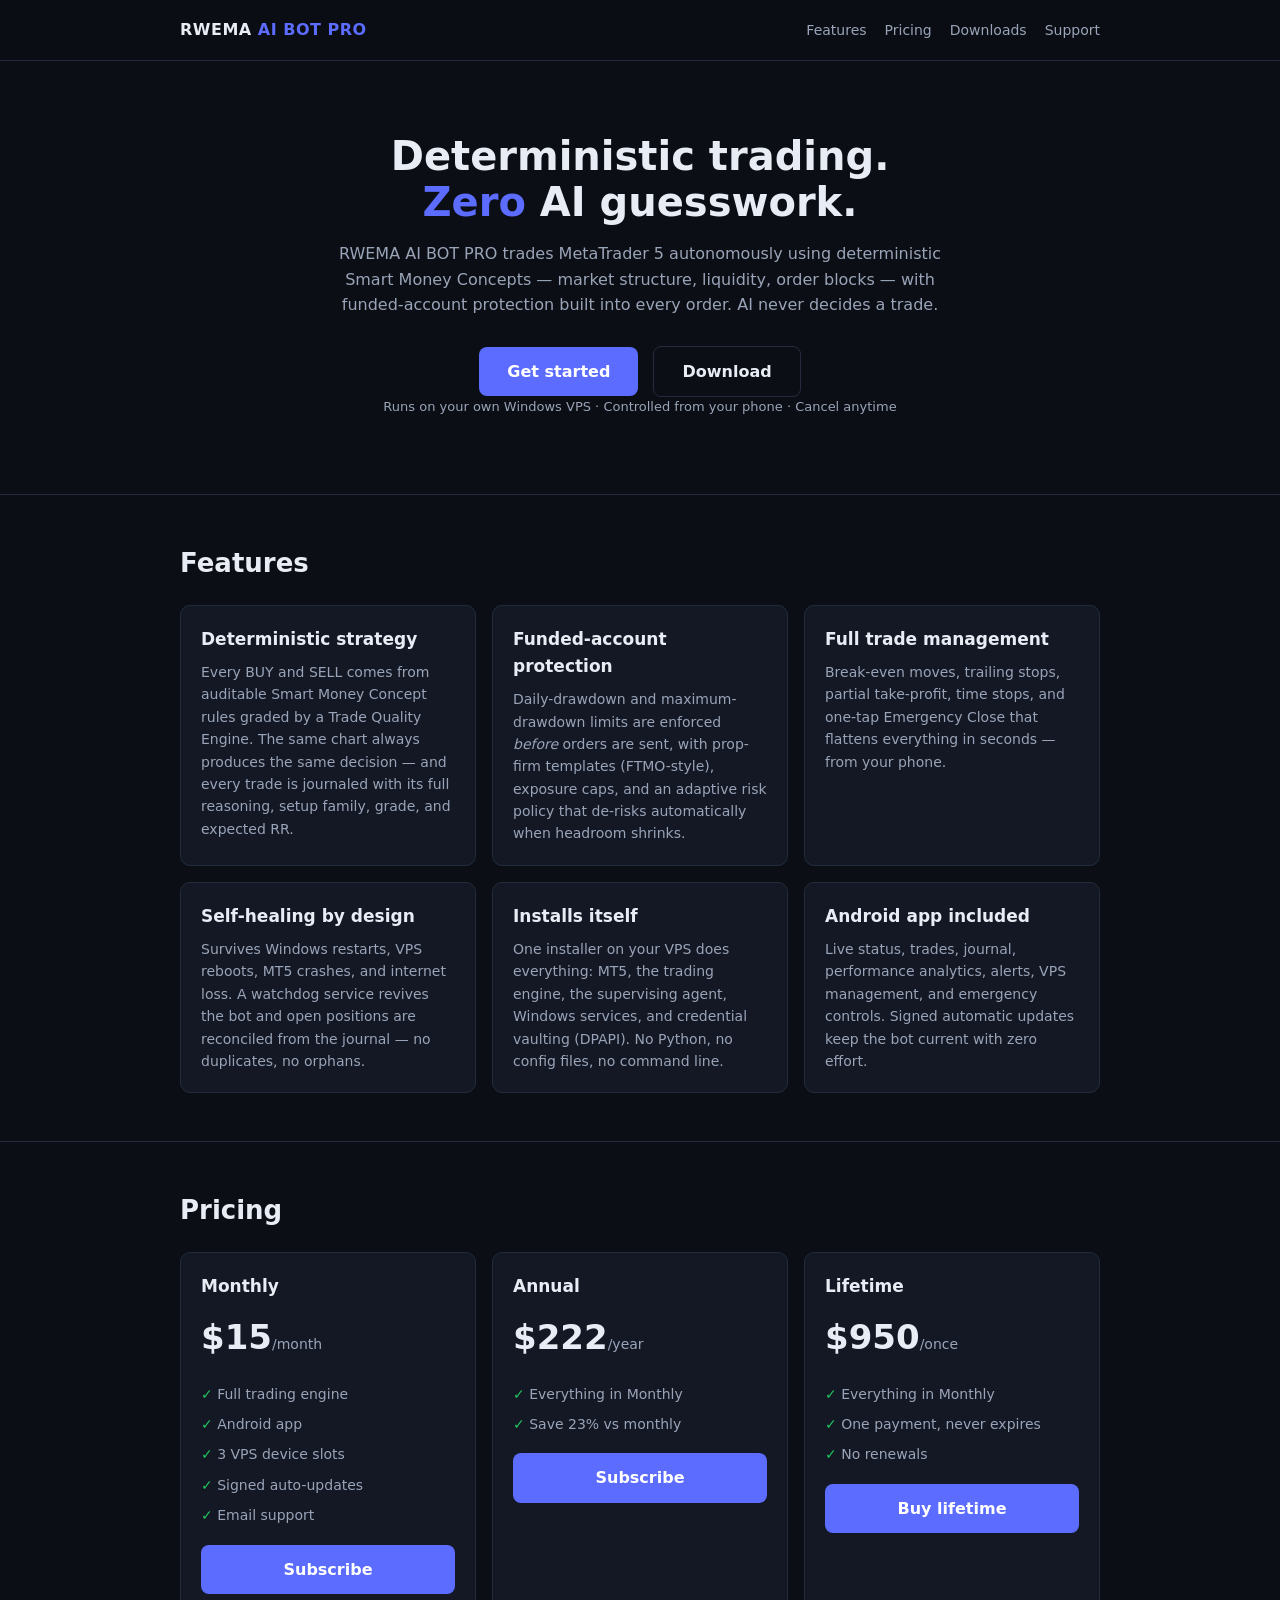
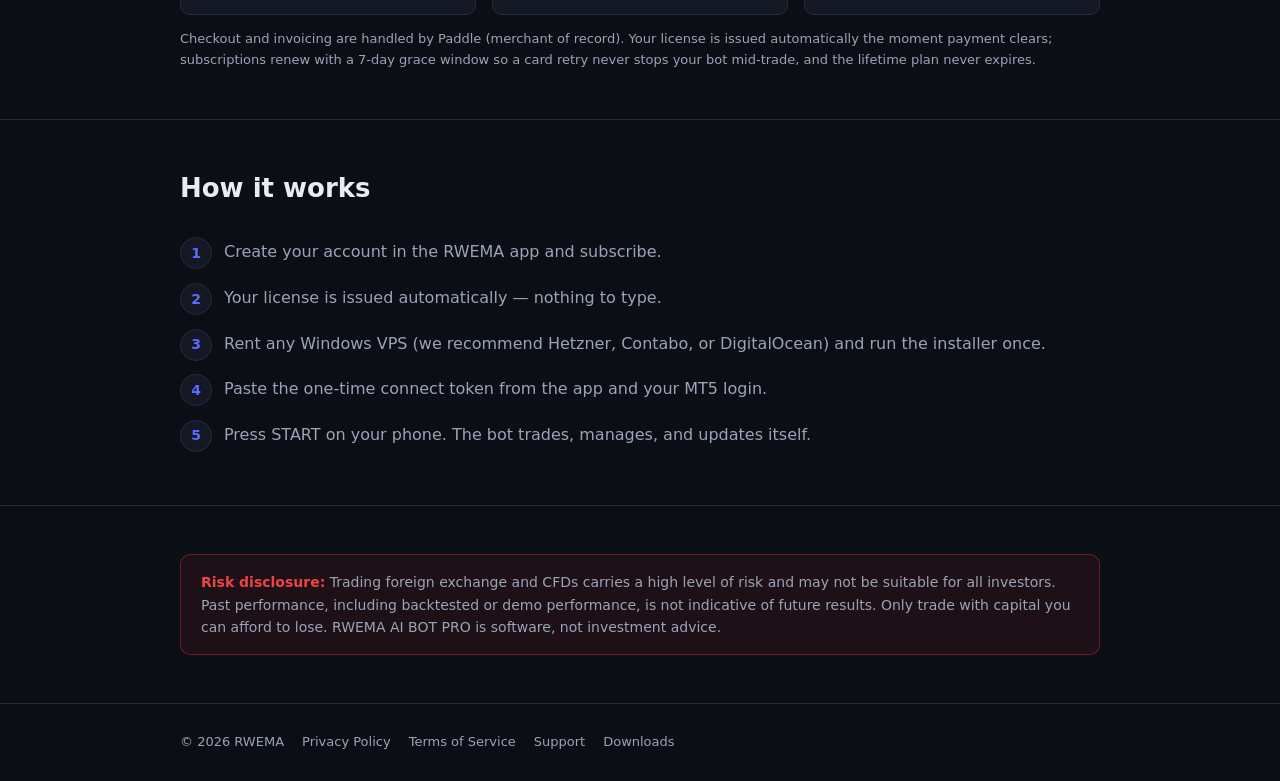
==== index.html @ fcce7d9a "Correct pricing to real Paddle catalog (15/mo, 222/yr, 950 lifetime)" ====
<!DOCTYPE html>
<html lang="en">
<head>
<meta charset="utf-8">
<meta name="viewport" content="width=device-width, initial-scale=1">
<title>RWEMA AI BOT PRO — Deterministic Smart Money Trading</title>
<meta name="description" content="Autonomous MT5 trading with deterministic Smart Money Concepts, funded-account protection, and full mobile control. No AI trade decisions — ever.">
<link rel="stylesheet" href="styles.css">
</head>
<body>
<header><div class="wrap">
  <a class="logo" href="index.html">RWEMA <span>AI BOT PRO</span></a>
  <nav>
    <a href="#features">Features</a>
    <a href="#pricing">Pricing</a>
    <a href="downloads.html">Downloads</a>
    <a href="support.html">Support</a>
  </nav>
</div></header>

<div class="hero wrap">
  <h1>Deterministic trading.<br><em>Zero</em> AI guesswork.</h1>
  <p>RWEMA AI BOT PRO trades MetaTrader 5 autonomously using deterministic
  Smart Money Concepts — market structure, liquidity, order blocks — with
  funded-account protection built into every order. AI never decides a trade.</p>
  <a class="cta" href="#pricing">Get started</a>
  <a class="cta ghost" href="downloads.html">Download</a>
  <p class="note">Runs on your own Windows VPS · Controlled from your phone · Cancel anytime</p>
</div>

<section id="features"><div class="wrap">
  <h2>Features</h2>
  <div class="grid">
    <div class="card"><h3>Deterministic strategy</h3><p>Every BUY and SELL comes from
      auditable Smart Money Concept rules graded by a Trade Quality Engine.
      The same chart always produces the same decision — and every trade is
      journaled with its full reasoning, setup family, grade, and expected RR.</p></div>
    <div class="card"><h3>Funded-account protection</h3><p>Daily-drawdown and
      maximum-drawdown limits are enforced <em>before</em> orders are sent, with
      prop-firm templates (FTMO-style), exposure caps, and an adaptive risk
      policy that de-risks automatically when headroom shrinks.</p></div>
    <div class="card"><h3>Full trade management</h3><p>Break-even moves, trailing
      stops, partial take-profit, time stops, and one-tap Emergency Close that
      flattens everything in seconds — from your phone.</p></div>
    <div class="card"><h3>Self-healing by design</h3><p>Survives Windows restarts,
      VPS reboots, MT5 crashes, and internet loss. A watchdog service revives the
      bot and open positions are reconciled from the journal — no duplicates,
      no orphans.</p></div>
    <div class="card"><h3>Installs itself</h3><p>One installer on your VPS does
      everything: MT5, the trading engine, the supervising agent, Windows
      services, and credential vaulting (DPAPI). No Python, no config files,
      no command line.</p></div>
    <div class="card"><h3>Android app included</h3><p>Live status, trades, journal,
      performance analytics, alerts, VPS management, and emergency controls.
      Signed automatic updates keep the bot current with zero effort.</p></div>
  </div>
</div></section>

<section id="pricing"><div class="wrap">
  <h2>Pricing</h2>
  <div class="grid">
    <div class="card plan"><h3>Monthly</h3>
      <div class="price">$15<small>/month</small></div>
      <ul><li>Full trading engine</li><li>Android app</li><li>3 VPS device slots</li><li>Signed auto-updates</li><li>Email support</li></ul>
      <a class="cta" href="#" data-price="pri_01kxxc8mf90nahr7dkhasatq67">Subscribe</a></div>
    <div class="card plan"><h3>Annual</h3>
      <div class="price">$222<small>/year</small></div>
      <ul><li>Everything in Monthly</li><li>Save 23% vs monthly</li></ul>
      <a class="cta" href="#" data-price="pri_01kxxcta94s7yds3sa87h6k3vm">Subscribe</a></div>
    <div class="card plan"><h3>Lifetime</h3>
      <div class="price">$950<small>/once</small></div>
      <ul><li>Everything in Monthly</li><li>One payment, never expires</li><li>No renewals</li></ul>
      <a class="cta" href="#" data-price="pri_01kxxcbj3ysm86gpabvjbxdqb1">Buy lifetime</a></div>
  </div>
  <p class="note">Checkout and invoicing are handled by Paddle (merchant of record).
  Your license is issued automatically the moment payment clears; subscriptions
  renew with a 7-day grace window so a card retry never stops your bot mid-trade,
  and the lifetime plan never expires.</p>
</div></section>

<section><div class="wrap">
  <h2>How it works</h2>
  <ol class="steps">
    <li>Create your account in the RWEMA app and subscribe.</li>
    <li>Your license is issued automatically — nothing to type.</li>
    <li>Rent any Windows VPS (we recommend Hetzner, Contabo, or DigitalOcean) and run the installer once.</li>
    <li>Paste the one-time connect token from the app and your MT5 login.</li>
    <li>Press START on your phone. The bot trades, manages, and updates itself.</li>
  </ol>
</div></section>

<section><div class="wrap">
  <div class="warn"><strong>Risk disclosure:</strong> Trading foreign exchange and
  CFDs carries a high level of risk and may not be suitable for all investors.
  Past performance, including backtested or demo performance, is not indicative
  of future results. Only trade with capital you can afford to lose. RWEMA AI
  BOT PRO is software, not investment advice.</div>
</div></section>

<footer><div class="wrap">
  <span>© 2026 RWEMA</span>
  <a href="privacy.html">Privacy Policy</a>
  <a href="terms.html">Terms of Service</a>
  <a href="support.html">Support</a>
  <a href="downloads.html">Downloads</a>
</div></footer>
</body>
</html>
---- styles.css ----
:root {
  --bg: #0b0e14; --panel: #131824; --ink: #e8ecf4; --muted: #9aa4b8;
  --accent: #5b6cff; --accent-2: #22c55e; --line: #232b3d; --danger: #ef4444;
}
* { margin: 0; padding: 0; box-sizing: border-box; }
body {
  background: var(--bg); color: var(--ink);
  font: 16px/1.6 system-ui, -apple-system, "Segoe UI", sans-serif;
}
a { color: var(--accent); text-decoration: none; }
a:hover { text-decoration: underline; }
.wrap { max-width: 960px; margin: 0 auto; padding: 0 20px; }
header {
  border-bottom: 1px solid var(--line); position: sticky; top: 0;
  background: rgba(11,14,20,.92); backdrop-filter: blur(6px); z-index: 10;
}
header .wrap { display: flex; align-items: center; gap: 24px; height: 60px; }
.logo { font-weight: 700; letter-spacing: .5px; color: var(--ink); }
.logo span { color: var(--accent); }
nav { margin-left: auto; display: flex; gap: 18px; flex-wrap: wrap; }
nav a { color: var(--muted); font-size: 14px; }
nav a:hover { color: var(--ink); text-decoration: none; }
.hero { padding: 72px 0 48px; text-align: center; }
.hero h1 { font-size: 40px; line-height: 1.15; margin-bottom: 16px; }
.hero h1 em { color: var(--accent); font-style: normal; }
.hero p { color: var(--muted); max-width: 620px; margin: 0 auto 28px; }
.cta { display: inline-block; background: var(--accent); color: #fff;
  padding: 12px 28px; border-radius: 8px; font-weight: 600; }
.cta:hover { text-decoration: none; filter: brightness(1.1); }
.cta.ghost { background: transparent; border: 1px solid var(--line); color: var(--ink); margin-left: 10px; }
.note { font-size: 13px; color: var(--muted); margin-top: 14px; }
section { padding: 48px 0; border-top: 1px solid var(--line); }
h2 { font-size: 26px; margin-bottom: 20px; }
.grid { display: grid; grid-template-columns: repeat(auto-fit, minmax(260px, 1fr)); gap: 16px; }
.card {
  background: var(--panel); border: 1px solid var(--line);
  border-radius: 10px; padding: 20px;
}
.card h3 { font-size: 17px; margin-bottom: 8px; }
.card p { color: var(--muted); font-size: 14px; }
.price { font-size: 34px; font-weight: 700; margin: 10px 0 2px; }
.price small { font-size: 14px; color: var(--muted); font-weight: 400; }
.plan ul { list-style: none; margin: 14px 0; }
.plan li { padding: 4px 0; color: var(--muted); font-size: 14px; }
.plan li::before { content: "✓ "; color: var(--accent-2); }
.plan .cta { display: block; text-align: center; margin-top: 8px; }
.steps { counter-reset: step; }
.steps li {
  list-style: none; counter-increment: step; padding: 10px 0 10px 44px;
  position: relative; color: var(--muted);
}
.steps li::before {
  content: counter(step); position: absolute; left: 0; top: 8px;
  width: 30px; height: 30px; border-radius: 50%; background: var(--panel);
  border: 1px solid var(--line); color: var(--accent);
  display: flex; align-items: center; justify-content: center; font-size: 14px; font-weight: 600;
}
.warn {
  background: rgba(239,68,68,.08); border: 1px solid rgba(239,68,68,.35);
  border-radius: 10px; padding: 16px 20px; font-size: 14px; color: var(--muted);
}
.warn strong { color: var(--danger); }
footer { border-top: 1px solid var(--line); padding: 28px 0; color: var(--muted); font-size: 13px; }
footer .wrap { display: flex; gap: 18px; flex-wrap: wrap; }
footer a { color: var(--muted); }
.doc { padding: 48px 0; }
.doc h1 { font-size: 30px; margin-bottom: 18px; }
.doc h2 { font-size: 20px; margin: 26px 0 10px; }
.doc p, .doc li { color: var(--muted); font-size: 15px; }
.doc ul, .doc ol { padding-left: 22px; margin: 10px 0; }
@media (max-width: 640px) { .hero h1 { font-size: 30px; } }
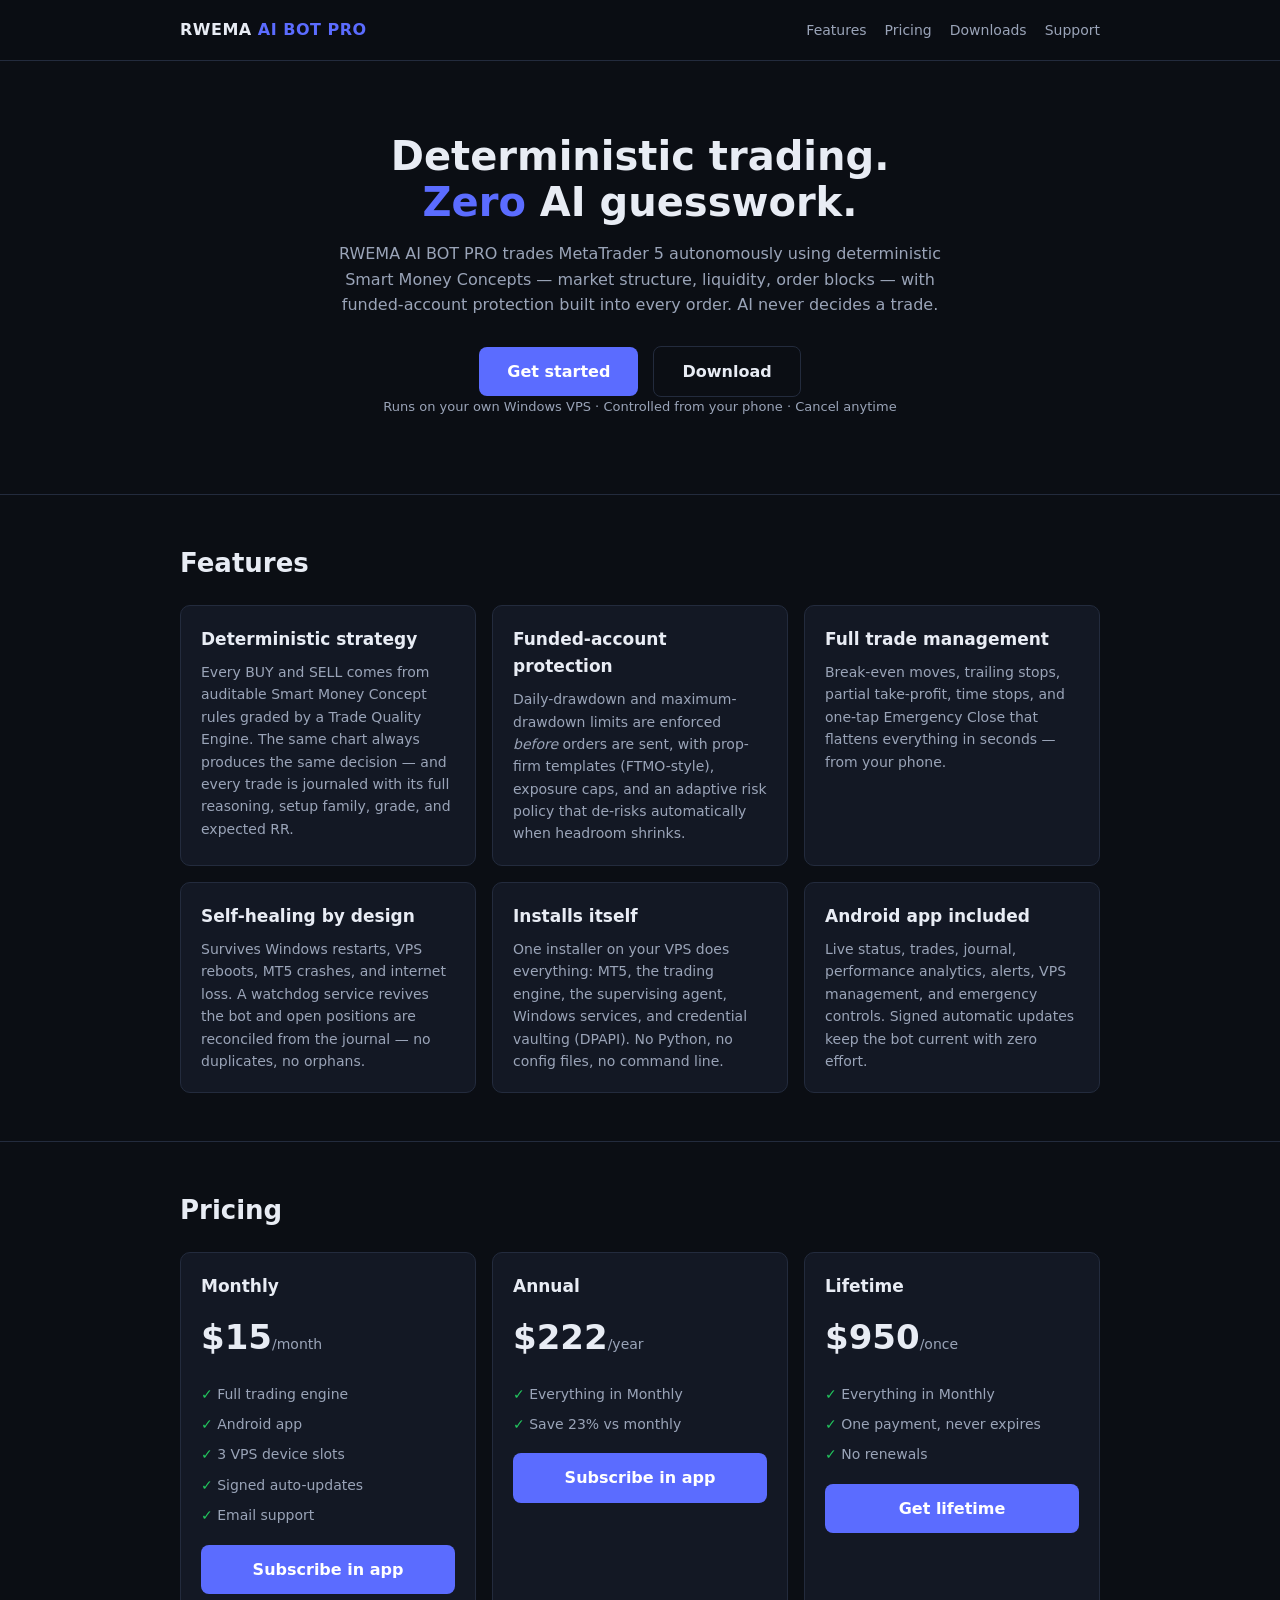
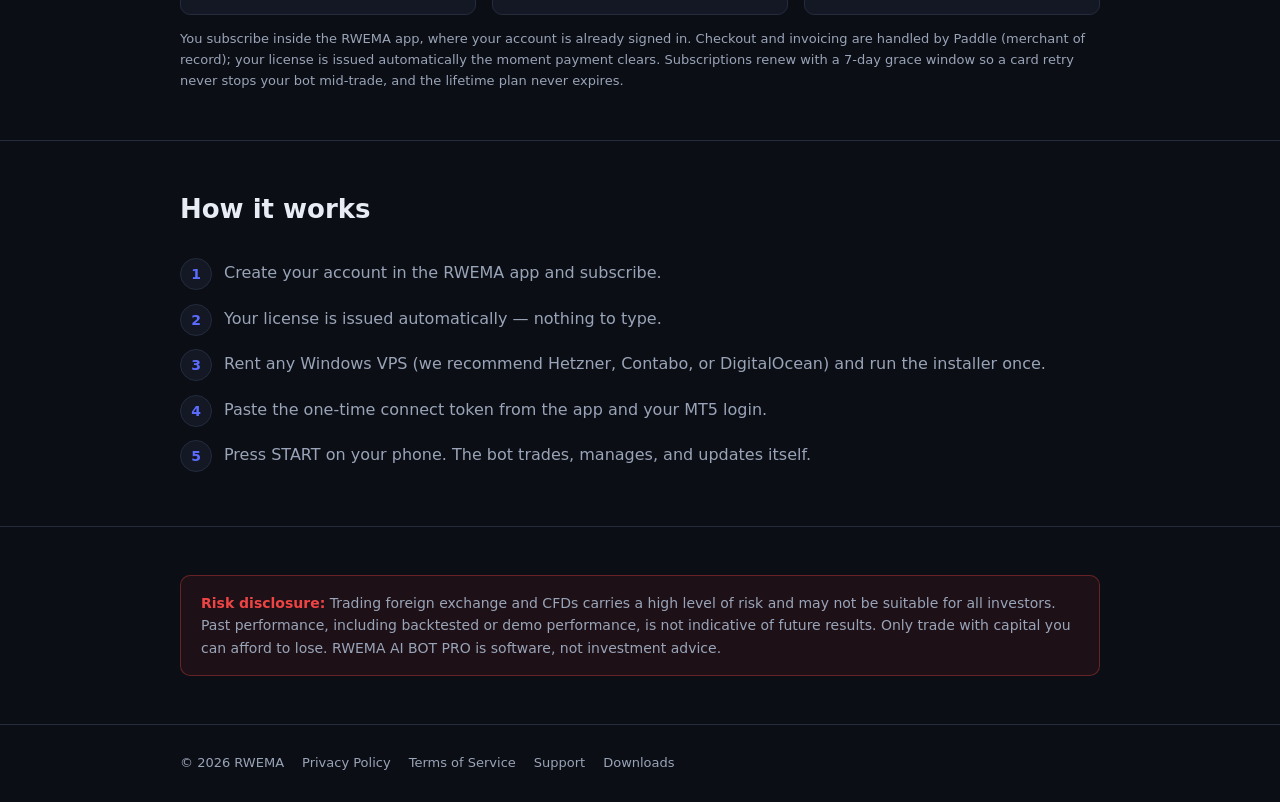
==== commit ec93e98d: "Subscribe buttons point to app (buy-in-app flow)" ====
--- a/index.html
+++ b/index.html
@@ -62,18 +62,19 @@
     <div class="card plan"><h3>Monthly</h3>
       <div class="price">$15<small>/month</small></div>
       <ul><li>Full trading engine</li><li>Android app</li><li>3 VPS device slots</li><li>Signed auto-updates</li><li>Email support</li></ul>
-      <a class="cta" href="#" data-price="pri_01kxxc8mf90nahr7dkhasatq67">Subscribe</a></div>
+      <a class="cta" href="downloads.html">Subscribe in app</a></div>
     <div class="card plan"><h3>Annual</h3>
       <div class="price">$222<small>/year</small></div>
       <ul><li>Everything in Monthly</li><li>Save 23% vs monthly</li></ul>
-      <a class="cta" href="#" data-price="pri_01kxxcta94s7yds3sa87h6k3vm">Subscribe</a></div>
+      <a class="cta" href="downloads.html">Subscribe in app</a></div>
     <div class="card plan"><h3>Lifetime</h3>
       <div class="price">$950<small>/once</small></div>
       <ul><li>Everything in Monthly</li><li>One payment, never expires</li><li>No renewals</li></ul>
-      <a class="cta" href="#" data-price="pri_01kxxcbj3ysm86gpabvjbxdqb1">Buy lifetime</a></div>
+      <a class="cta" href="downloads.html">Get lifetime</a></div>
   </div>
-  <p class="note">Checkout and invoicing are handled by Paddle (merchant of record).
-  Your license is issued automatically the moment payment clears; subscriptions
+  <p class="note">You subscribe inside the RWEMA app, where your account is already
+  signed in. Checkout and invoicing are handled by Paddle (merchant of record);
+  your license is issued automatically the moment payment clears. Subscriptions
   renew with a 7-day grace window so a card retry never stops your bot mid-trade,
   and the lifetime plan never expires.</p>
 </div></section>
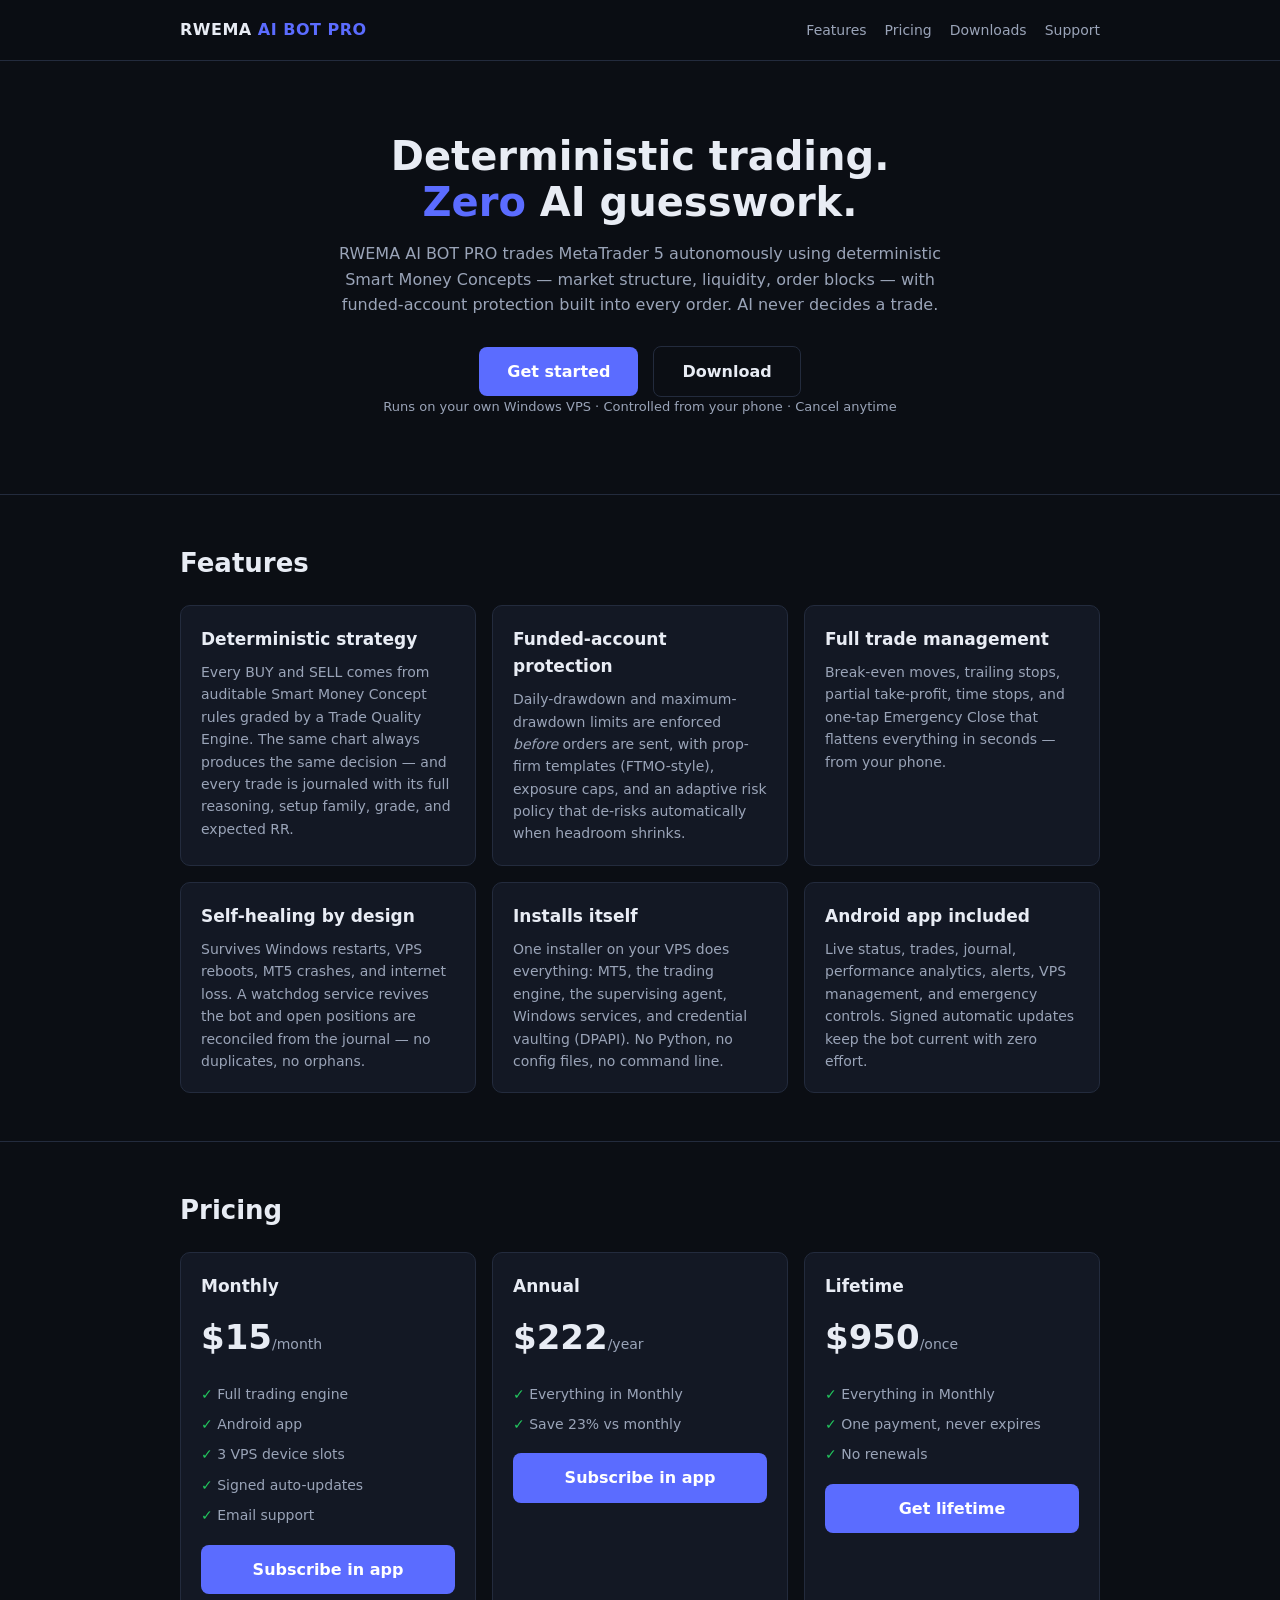
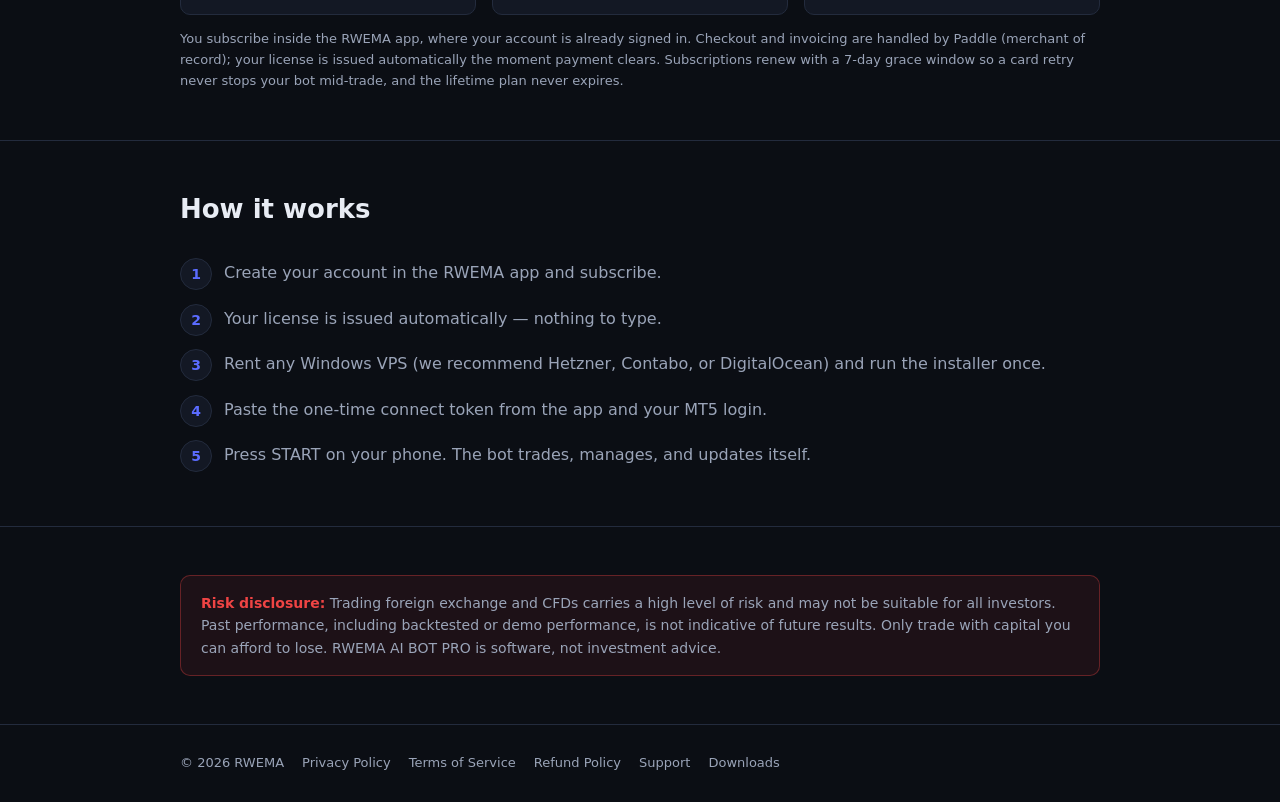
==== commit 1f962dee: "Add refund policy page; fix stale rwema.app -> rwema.store" ====
--- a/index.html
+++ b/index.html
@@ -102,6 +102,7 @@
   <span>© 2026 RWEMA</span>
   <a href="privacy.html">Privacy Policy</a>
   <a href="terms.html">Terms of Service</a>
+  <a href="refunds.html">Refund Policy</a>
   <a href="support.html">Support</a>
   <a href="downloads.html">Downloads</a>
 </div></footer>
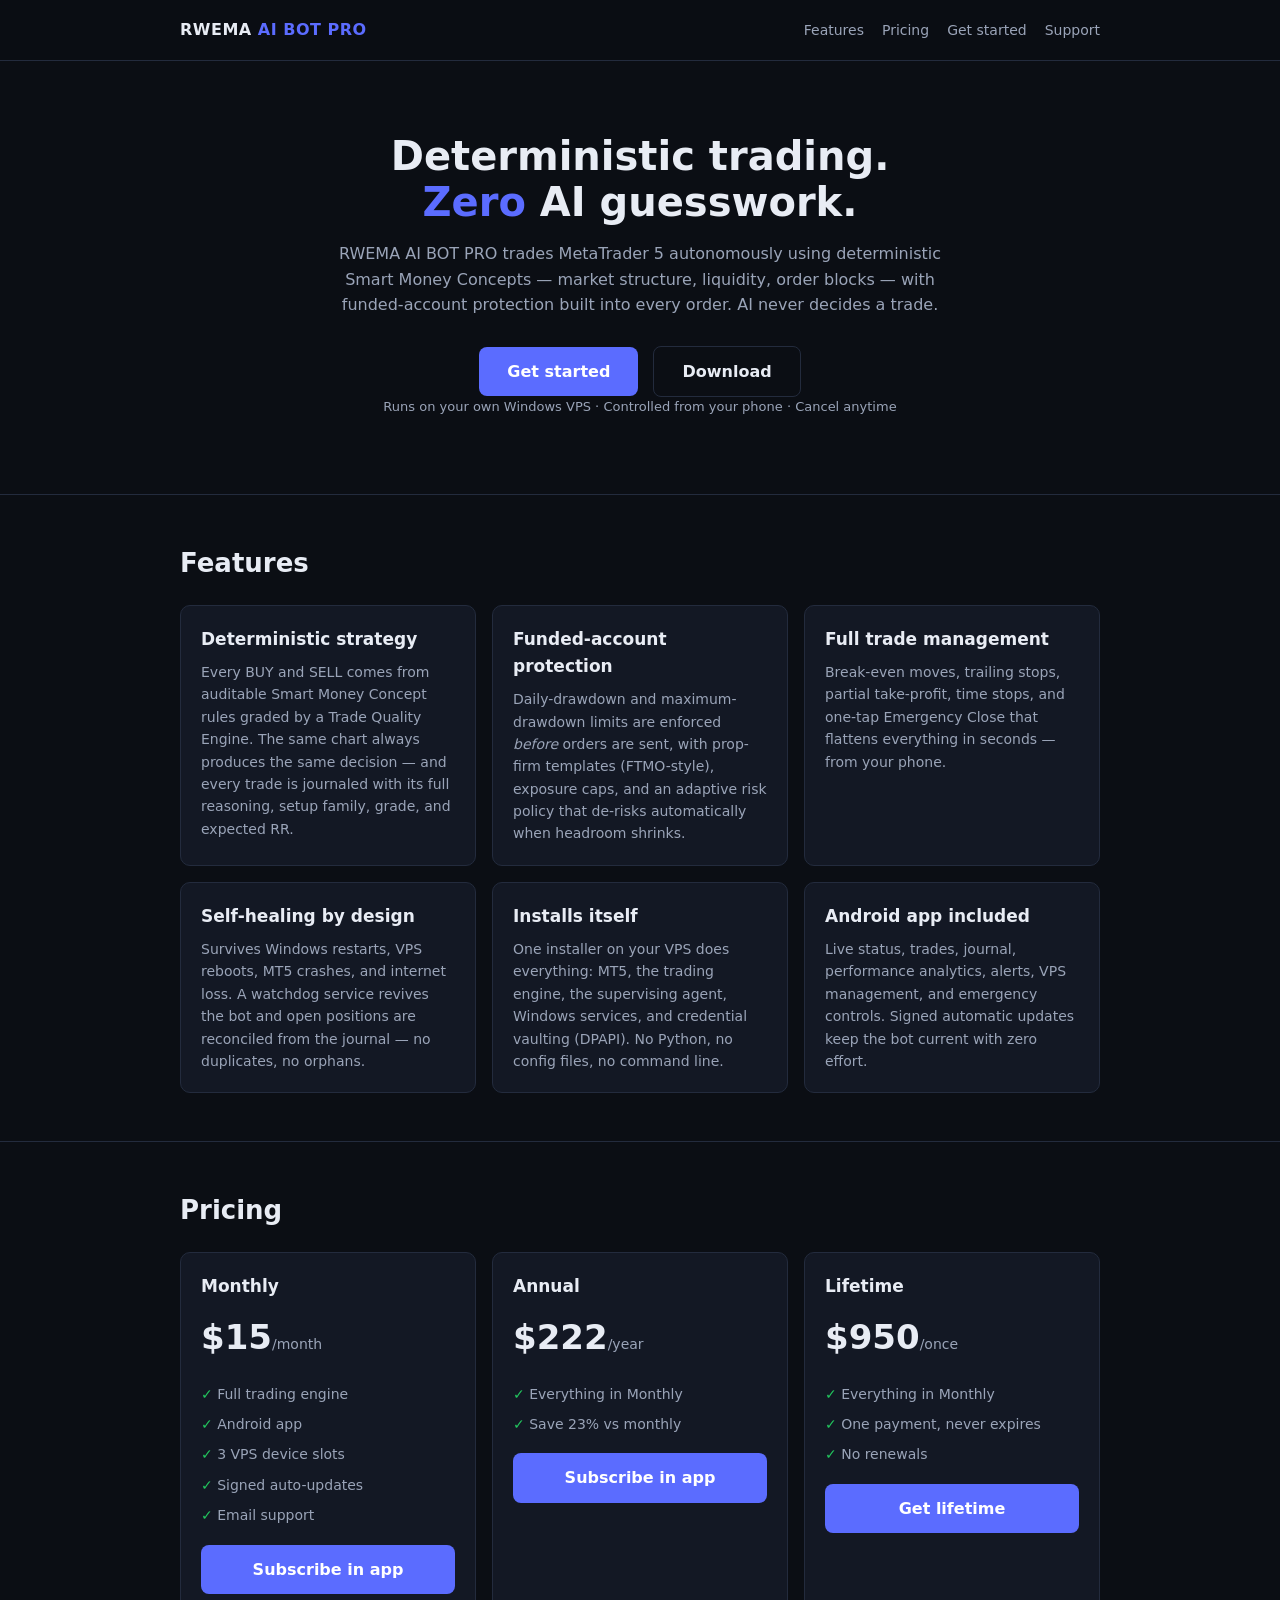
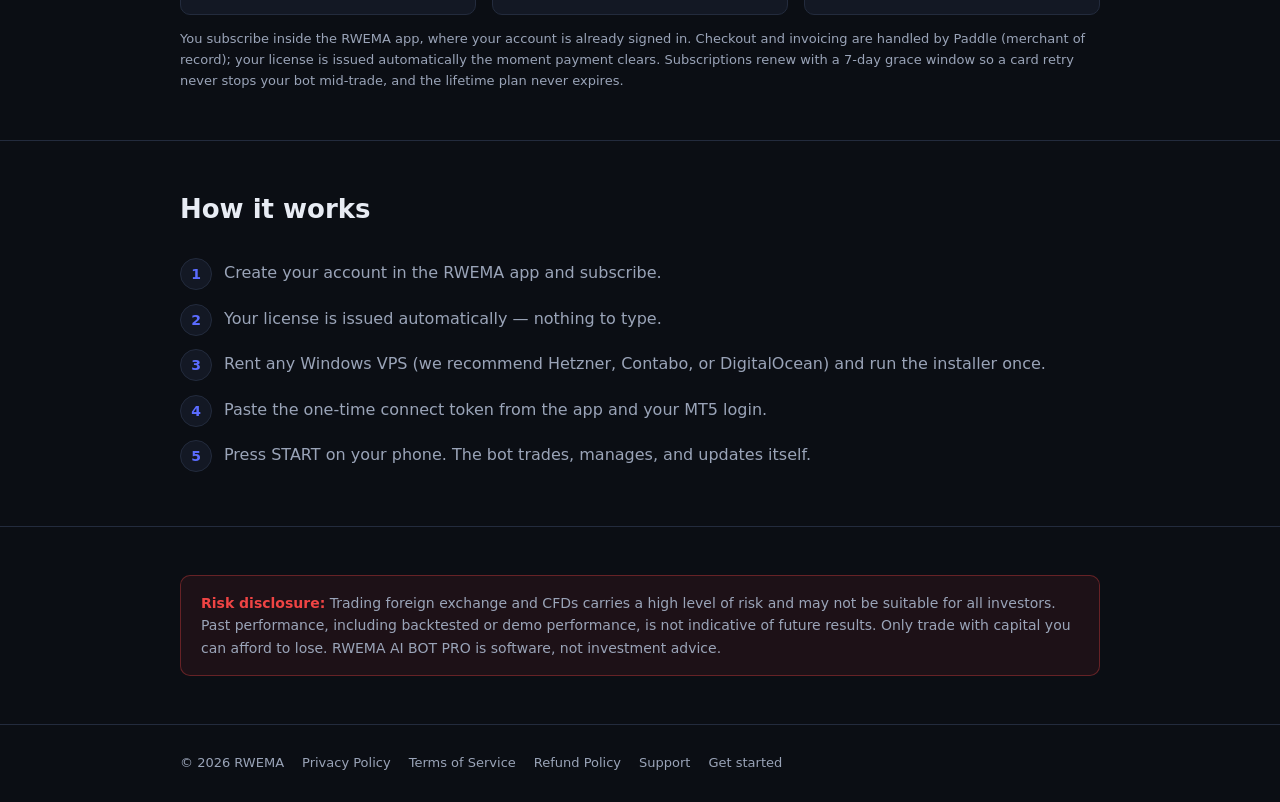
==== commit 740462dc: "Get-started page: mobile-first layout, direct APK download, PWA manifest" ====
--- a/index.html
+++ b/index.html
@@ -2,9 +2,11 @@
 <html lang="en">
 <head>
 <meta charset="utf-8">
-<meta name="viewport" content="width=device-width, initial-scale=1">
+<meta name="viewport" content="width=device-width, initial-scale=1, viewport-fit=cover">
 <title>RWEMA AI BOT PRO — Deterministic Smart Money Trading</title>
 <meta name="description" content="Autonomous MT5 trading with deterministic Smart Money Concepts, funded-account protection, and full mobile control. No AI trade decisions — ever.">
+<meta name="theme-color" content="#0b0e14">
+<link rel="manifest" href="manifest.webmanifest">
 <link rel="stylesheet" href="styles.css">
 </head>
 <body>
@@ -13,7 +15,7 @@
   <nav>
     <a href="#features">Features</a>
     <a href="#pricing">Pricing</a>
-    <a href="downloads.html">Downloads</a>
+    <a href="downloads.html">Get started</a>
     <a href="support.html">Support</a>
   </nav>
 </div></header>
@@ -104,7 +106,7 @@
   <a href="terms.html">Terms of Service</a>
   <a href="refunds.html">Refund Policy</a>
   <a href="support.html">Support</a>
-  <a href="downloads.html">Downloads</a>
+  <a href="downloads.html">Get started</a>
 </div></footer>
 </body>
 </html>
--- a/styles.css
+++ b/styles.css
@@ -3,12 +3,22 @@
   --accent: #5b6cff; --accent-2: #22c55e; --line: #232b3d; --danger: #ef4444;
 }
 * { margin: 0; padding: 0; box-sizing: border-box; }
+html { scroll-behavior: smooth; -webkit-text-size-adjust: 100%; }
 body {
   background: var(--bg); color: var(--ink);
   font: 16px/1.6 system-ui, -apple-system, "Segoe UI", sans-serif;
+  -webkit-font-smoothing: antialiased;
+  overflow-x: hidden;
 }
-a { color: var(--accent); text-decoration: none; }
+a { color: var(--accent); text-decoration: none; transition: color .18s ease, opacity .18s ease; }
 a:hover { text-decoration: underline; }
+/* Tap targets shouldn't flash grey on mobile */
+a, button { -webkit-tap-highlight-color: transparent; }
+
+@media (prefers-reduced-motion: reduce) {
+  html { scroll-behavior: auto; }
+  * { transition: none !important; animation: none !important; }
+}
 .wrap { max-width: 960px; margin: 0 auto; padding: 0 20px; }
 header {
   border-bottom: 1px solid var(--line); position: sticky; top: 0;
@@ -69,3 +79,69 @@
 .doc p, .doc li { color: var(--muted); font-size: 15px; }
 .doc ul, .doc ol { padding-left: 22px; margin: 10px 0; }
 @media (max-width: 640px) { .hero h1 { font-size: 30px; } }
+
+/* ---------- Get-started page (mobile-first) ---------- */
+.start { padding: 40px 0 56px; max-width: 720px; }
+.start h1 { font-size: 32px; margin-bottom: 6px; }
+.lede { color: var(--muted); margin-bottom: 28px; }
+.center { text-align: center; }
+
+/* Primary download button */
+.dl-btn {
+  display: flex; align-items: center; gap: 14px;
+  background: var(--accent); color: #fff;
+  padding: 16px 20px; border-radius: 14px; width: 100%;
+  box-shadow: 0 8px 24px rgba(91,108,255,.28);
+  transition: transform .18s ease, box-shadow .18s ease, filter .18s ease;
+}
+.dl-btn:hover, .dl-btn:focus-visible {
+  text-decoration: none; filter: brightness(1.07);
+  transform: translateY(-2px); box-shadow: 0 12px 30px rgba(91,108,255,.36);
+}
+.dl-btn:active { transform: translateY(0) scale(.99); }
+.dl-icon { font-size: 24px; line-height: 1; }
+.dl-text { display: flex; flex-direction: column; }
+.dl-text strong { font-size: 17px; }
+.dl-text small { opacity: .85; font-size: 12.5px; }
+
+.hint { color: var(--muted); font-size: 13.5px; margin-top: 10px; }
+.inline-link { display: inline-block; margin-top: 8px; font-size: 14px; }
+
+/* Numbered steps */
+.flow { list-style: none; margin: 32px 0 8px; display: grid; gap: 12px; }
+.step-card {
+  display: flex; gap: 14px; align-items: flex-start;
+  background: var(--panel); border: 1px solid var(--line);
+  border-radius: 12px; padding: 16px 18px;
+  transition: border-color .2s ease, transform .2s ease;
+}
+.step-card:hover { border-color: var(--accent); transform: translateY(-1px); }
+.step-card h3 { font-size: 16px; margin-bottom: 4px; }
+.step-card p { color: var(--muted); font-size: 14.5px; }
+.step-card em { color: var(--ink); font-style: normal; font-weight: 600; }
+.num {
+  flex: 0 0 30px; height: 30px; border-radius: 50%;
+  background: rgba(91,108,255,.15); color: var(--accent);
+  display: flex; align-items: center; justify-content: center;
+  font-weight: 700; font-size: 14px;
+}
+
+.panel {
+  margin-top: 28px; background: var(--panel);
+  border: 1px solid var(--line); border-radius: 12px; padding: 18px 20px;
+}
+.panel h3 { font-size: 16px; margin-bottom: 10px; }
+.reqs { list-style: none; }
+.reqs li { color: var(--muted); font-size: 14.5px; padding: 5px 0 5px 22px; position: relative; }
+.reqs li::before { content: "•"; color: var(--accent); position: absolute; left: 6px; }
+.reqs small { display: block; opacity: .75; font-size: 12.5px; }
+
+@media (max-width: 640px) {
+  .start { padding: 28px 0 44px; }
+  .start h1 { font-size: 26px; }
+  header .wrap { gap: 12px; height: auto; padding-top: 10px; padding-bottom: 10px; flex-wrap: wrap; }
+  nav { gap: 14px; width: 100%; }
+  nav a { font-size: 13px; }
+  .dl-btn { padding: 15px 16px; }
+  footer .wrap { gap: 12px; font-size: 12.5px; }
+}
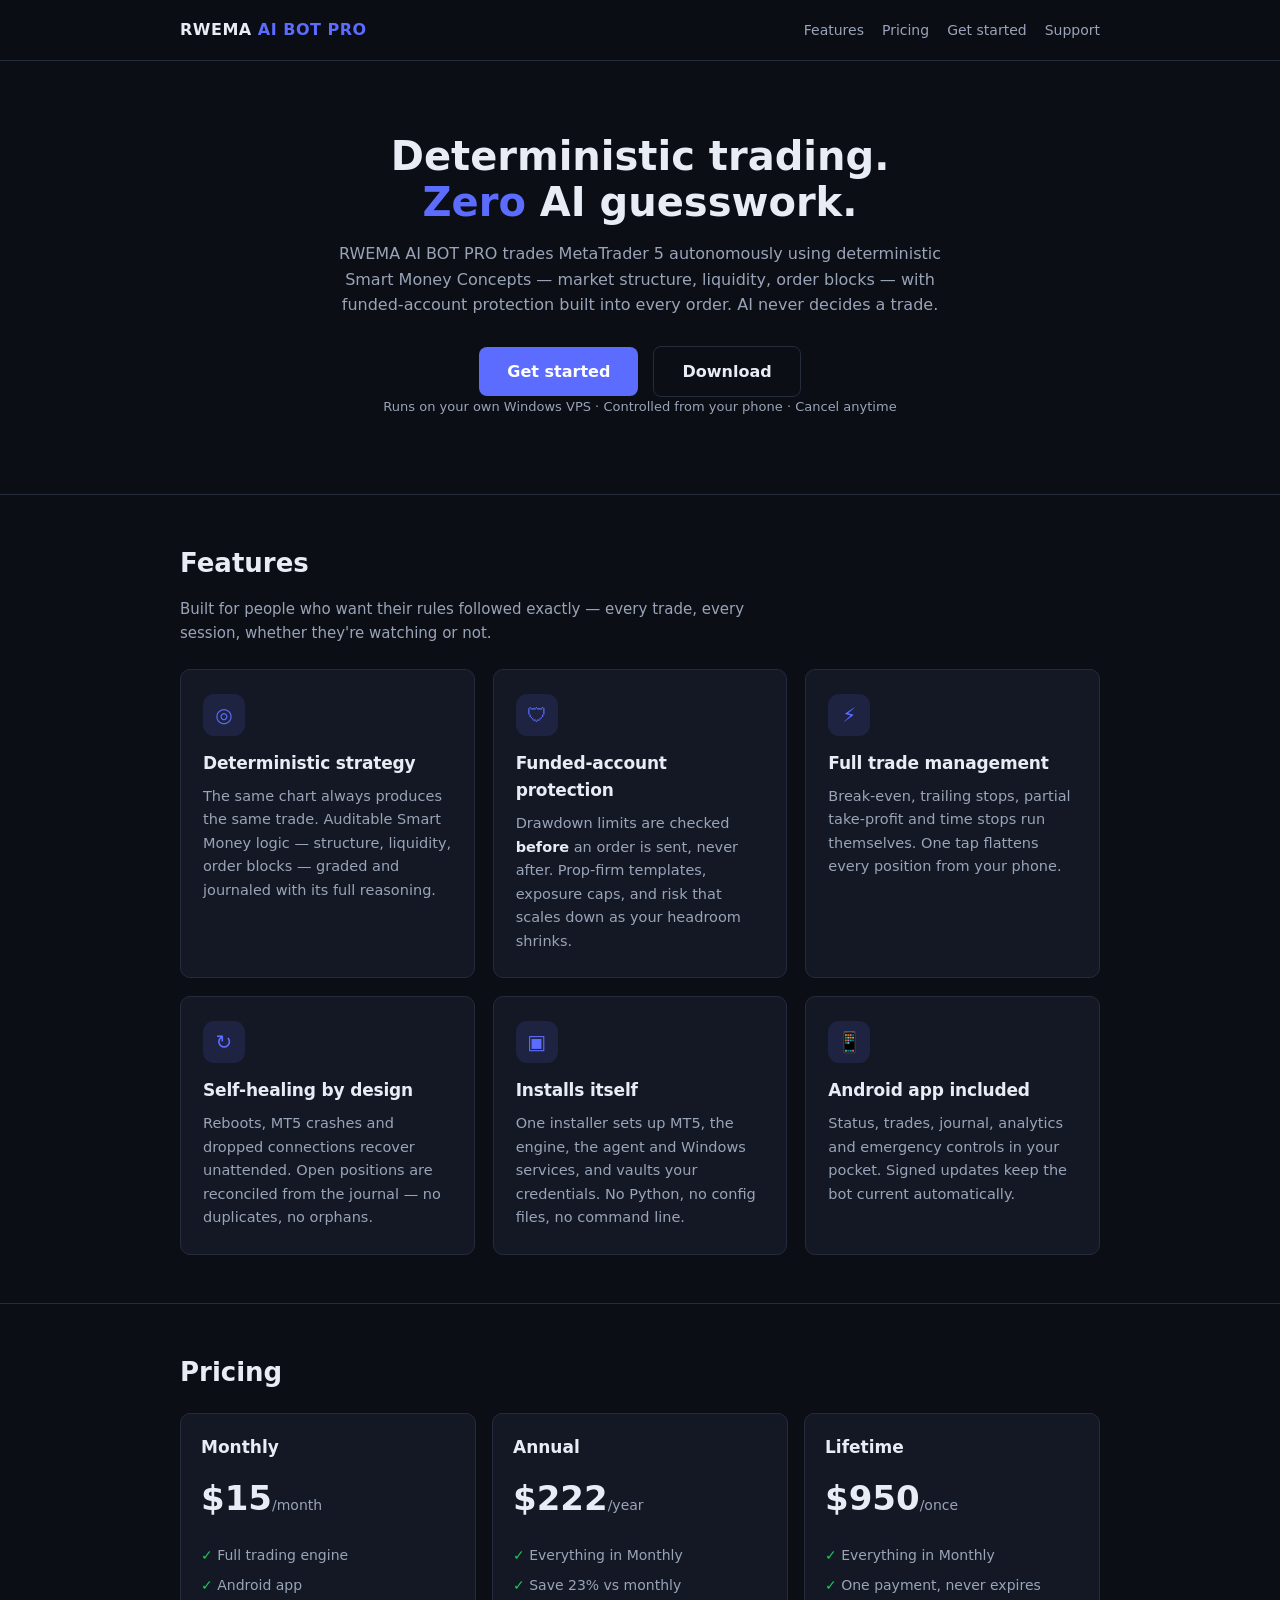
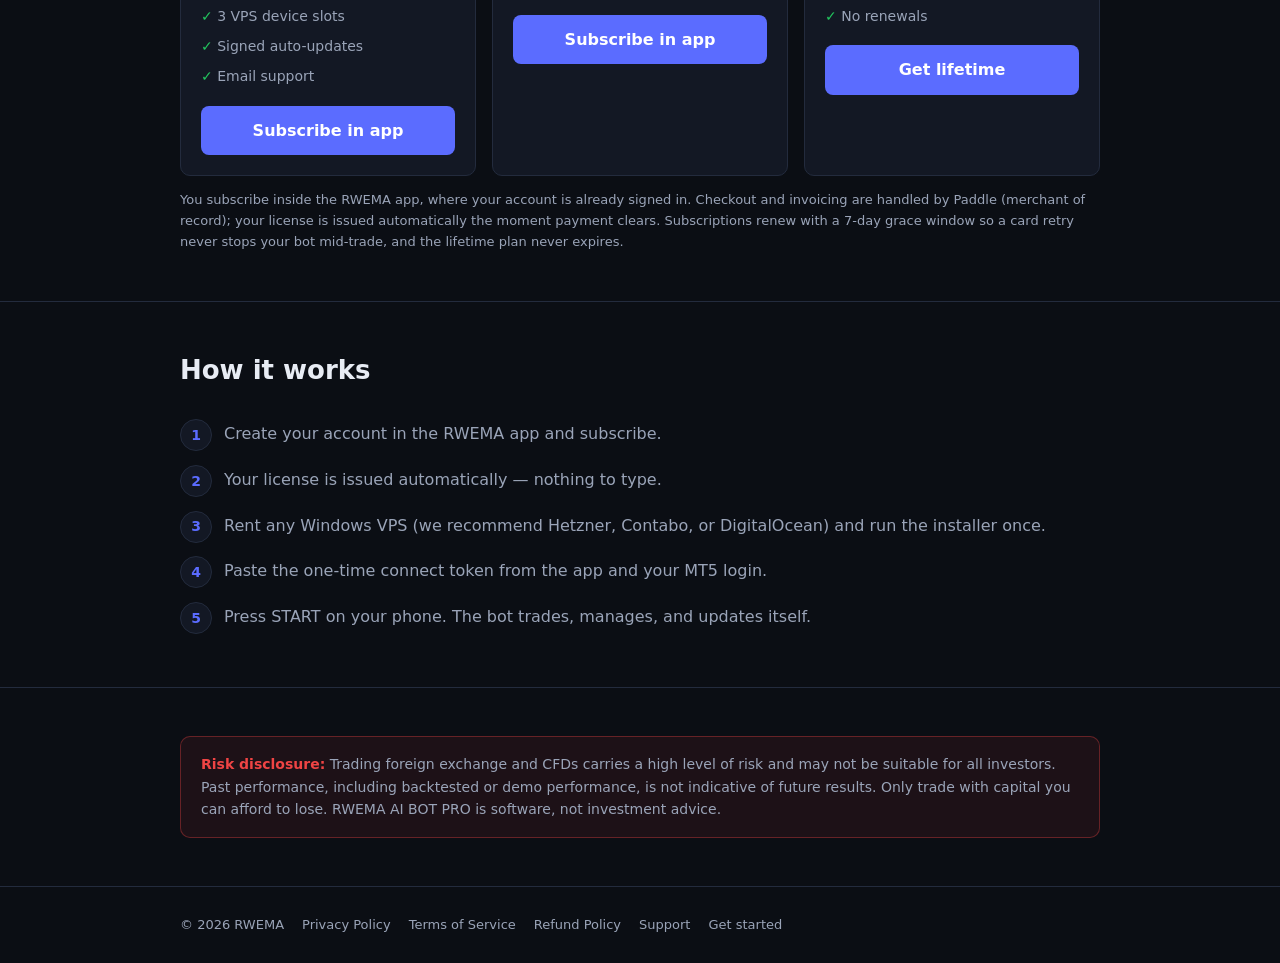
==== commit 670cbfc9: "Redesign features section: icons, tighter copy, hover states" ====
--- a/index.html
+++ b/index.html
@@ -32,29 +32,47 @@
 
 <section id="features"><div class="wrap">
   <h2>Features</h2>
-  <div class="grid">
-    <div class="card"><h3>Deterministic strategy</h3><p>Every BUY and SELL comes from
-      auditable Smart Money Concept rules graded by a Trade Quality Engine.
-      The same chart always produces the same decision — and every trade is
-      journaled with its full reasoning, setup family, grade, and expected RR.</p></div>
-    <div class="card"><h3>Funded-account protection</h3><p>Daily-drawdown and
-      maximum-drawdown limits are enforced <em>before</em> orders are sent, with
-      prop-firm templates (FTMO-style), exposure caps, and an adaptive risk
-      policy that de-risks automatically when headroom shrinks.</p></div>
-    <div class="card"><h3>Full trade management</h3><p>Break-even moves, trailing
-      stops, partial take-profit, time stops, and one-tap Emergency Close that
-      flattens everything in seconds — from your phone.</p></div>
-    <div class="card"><h3>Self-healing by design</h3><p>Survives Windows restarts,
-      VPS reboots, MT5 crashes, and internet loss. A watchdog service revives the
-      bot and open positions are reconciled from the journal — no duplicates,
-      no orphans.</p></div>
-    <div class="card"><h3>Installs itself</h3><p>One installer on your VPS does
-      everything: MT5, the trading engine, the supervising agent, Windows
-      services, and credential vaulting (DPAPI). No Python, no config files,
-      no command line.</p></div>
-    <div class="card"><h3>Android app included</h3><p>Live status, trades, journal,
-      performance analytics, alerts, VPS management, and emergency controls.
-      Signed automatic updates keep the bot current with zero effort.</p></div>
+  <p class="section-lede">Built for people who want their rules followed exactly —
+  every trade, every session, whether they're watching or not.</p>
+  <div class="grid feature-grid">
+    <div class="card feature">
+      <span class="ficon">◎</span>
+      <h3>Deterministic strategy</h3>
+      <p>The same chart always produces the same trade. Auditable Smart Money
+      logic — structure, liquidity, order blocks — graded and journaled with
+      its full reasoning.</p>
+    </div>
+    <div class="card feature">
+      <span class="ficon">🛡</span>
+      <h3>Funded-account protection</h3>
+      <p>Drawdown limits are checked <em>before</em> an order is sent, never after.
+      Prop-firm templates, exposure caps, and risk that scales down as your
+      headroom shrinks.</p>
+    </div>
+    <div class="card feature">
+      <span class="ficon">⚡</span>
+      <h3>Full trade management</h3>
+      <p>Break-even, trailing stops, partial take-profit and time stops run
+      themselves. One tap flattens every position from your phone.</p>
+    </div>
+    <div class="card feature">
+      <span class="ficon">↻</span>
+      <h3>Self-healing by design</h3>
+      <p>Reboots, MT5 crashes and dropped connections recover unattended. Open
+      positions are reconciled from the journal — no duplicates, no orphans.</p>
+    </div>
+    <div class="card feature">
+      <span class="ficon">▣</span>
+      <h3>Installs itself</h3>
+      <p>One installer sets up MT5, the engine, the agent and Windows services,
+      and vaults your credentials. No Python, no config files, no command line.</p>
+    </div>
+    <div class="card feature">
+      <span class="ficon">📱</span>
+      <h3>Android app included</h3>
+      <p>Status, trades, journal, analytics and emergency controls in your
+      pocket. Signed updates keep the bot current automatically.</p>
+    </div>
   </div>
 </div></section>
 
--- a/styles.css
+++ b/styles.css
@@ -145,3 +145,36 @@
   .dl-btn { padding: 15px 16px; }
   footer .wrap { gap: 12px; font-size: 12.5px; }
 }
+
+/* ---------- Feature cards ---------- */
+.section-lede {
+  color: var(--muted); max-width: 620px; margin: -8px 0 24px; font-size: 15px;
+}
+.feature-grid { gap: 18px; }
+.card.feature {
+  padding: 24px 22px;
+  transition: transform .2s ease, border-color .2s ease, box-shadow .2s ease;
+}
+.card.feature:hover {
+  transform: translateY(-3px);
+  border-color: rgba(91,108,255,.55);
+  box-shadow: 0 10px 28px rgba(0,0,0,.35);
+}
+.ficon {
+  display: flex; align-items: center; justify-content: center;
+  width: 42px; height: 42px; border-radius: 11px;
+  background: rgba(91,108,255,.13); color: var(--accent);
+  font-size: 20px; line-height: 1; margin-bottom: 14px;
+}
+.card.feature h3 {
+  font-size: 17px; margin-bottom: 8px; letter-spacing: -.01em;
+}
+.card.feature p {
+  color: var(--muted); font-size: 14.5px; line-height: 1.62;
+}
+.card.feature em { color: var(--ink); font-style: normal; font-weight: 600; }
+
+@media (max-width: 640px) {
+  .card.feature { padding: 20px 18px; }
+  .section-lede { font-size: 14.5px; }
+}
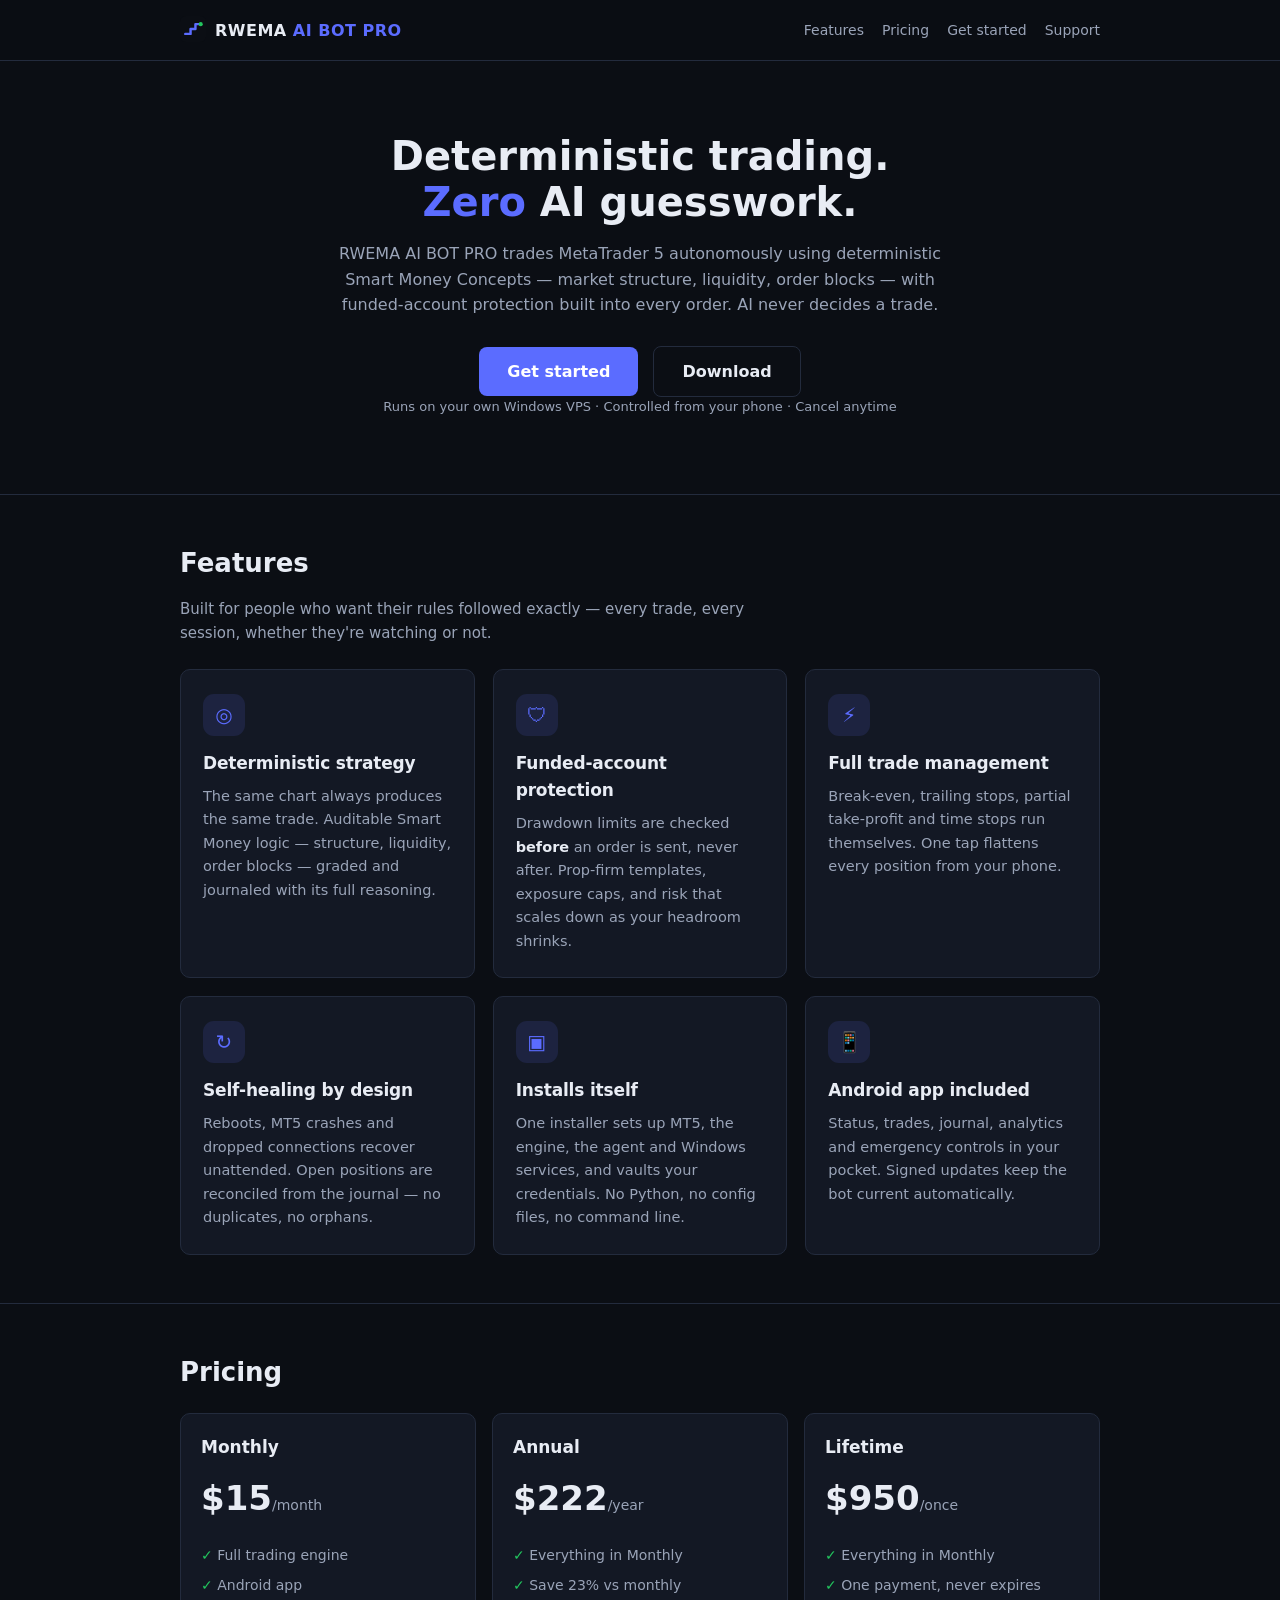
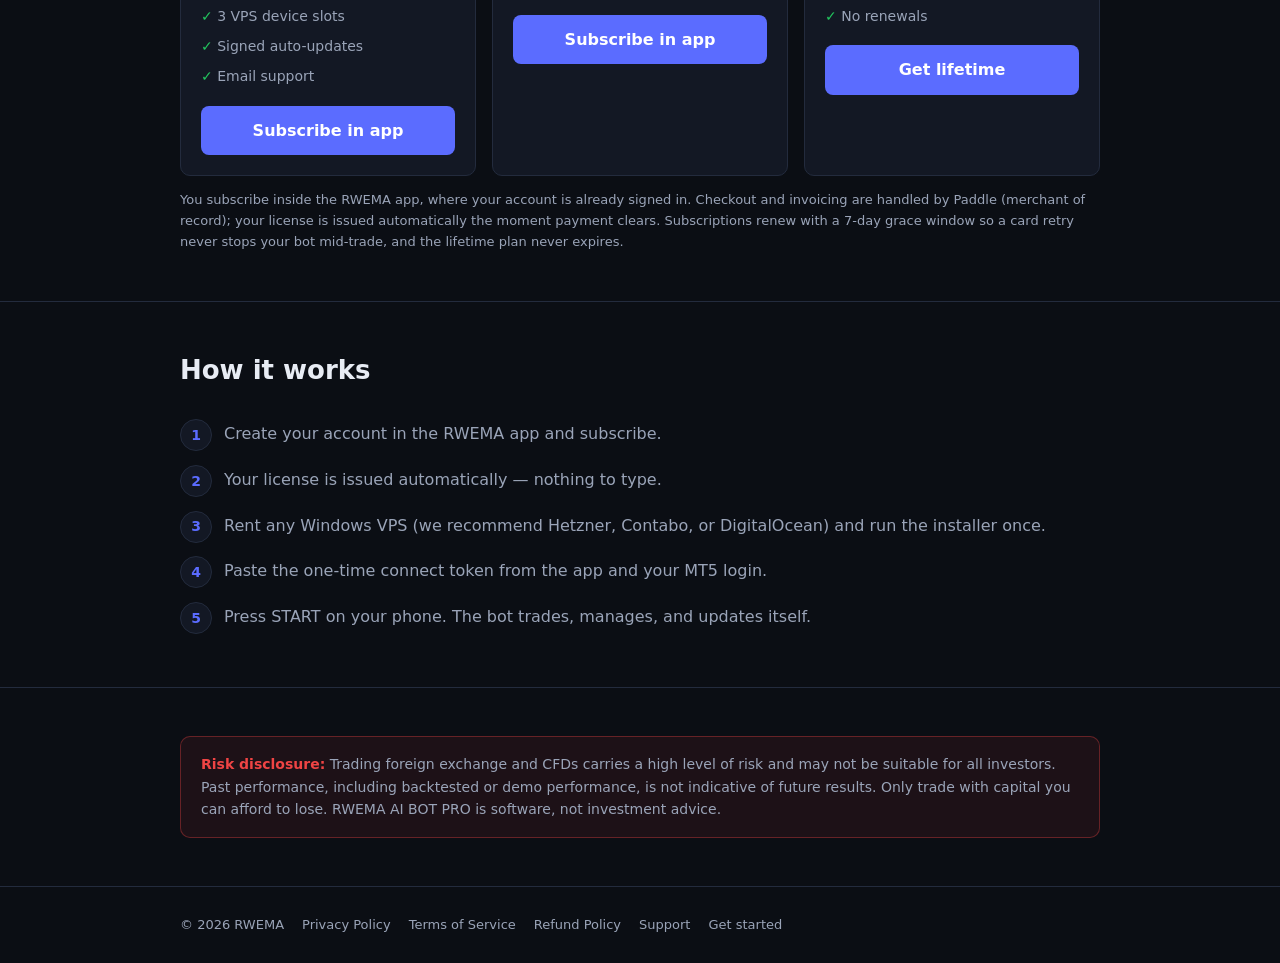
==== commit 89589023: "Show brand mark in header and on confirmation page" ====
--- a/index.html
+++ b/index.html
@@ -7,11 +7,13 @@
 <meta name="description" content="Autonomous MT5 trading with deterministic Smart Money Concepts, funded-account protection, and full mobile control. No AI trade decisions — ever.">
 <meta name="theme-color" content="#0b0e14">
 <link rel="manifest" href="manifest.webmanifest">
+<link rel="icon" href="favicon.svg" type="image/svg+xml">
+<link rel="apple-touch-icon" href="favicon.svg">
 <link rel="stylesheet" href="styles.css">
 </head>
 <body>
 <header><div class="wrap">
-  <a class="logo" href="index.html">RWEMA <span>AI BOT PRO</span></a>
+  <a class="logo" href="index.html"><img src="favicon.svg" alt="" class="logo-mark">RWEMA <span>AI BOT PRO</span></a>
   <nav>
     <a href="#features">Features</a>
     <a href="#pricing">Pricing</a>
--- a/styles.css
+++ b/styles.css
@@ -178,3 +178,18 @@
   .card.feature { padding: 20px 18px; }
   .section-lede { font-size: 14.5px; }
 }
+
+/* ---------- Email confirmation ---------- */
+.confirm-mark {
+  width: 68px; height: 68px; margin: 8px auto 20px;
+  border-radius: 50%; display: flex; align-items: center; justify-content: center;
+  font-size: 34px; font-weight: 700;
+  background: rgba(34,197,94,.14); color: var(--accent-2);
+  animation: pop .35s cubic-bezier(.34,1.56,.64,1);
+}
+.confirm-mark.bad { background: rgba(239,68,68,.14); color: var(--danger); }
+@keyframes pop { from { transform: scale(.7); opacity: 0 } to { transform: scale(1); opacity: 1 } }
+
+.logo-mark { width: 26px; height: 26px; vertical-align: -6px; margin-right: 9px; }
+.brand-mark { width: 56px; height: 56px; display: block; margin: 4px auto 18px; }
+@media (max-width: 640px) { .logo-mark { width: 22px; height: 22px; vertical-align: -5px; margin-right: 7px; } }
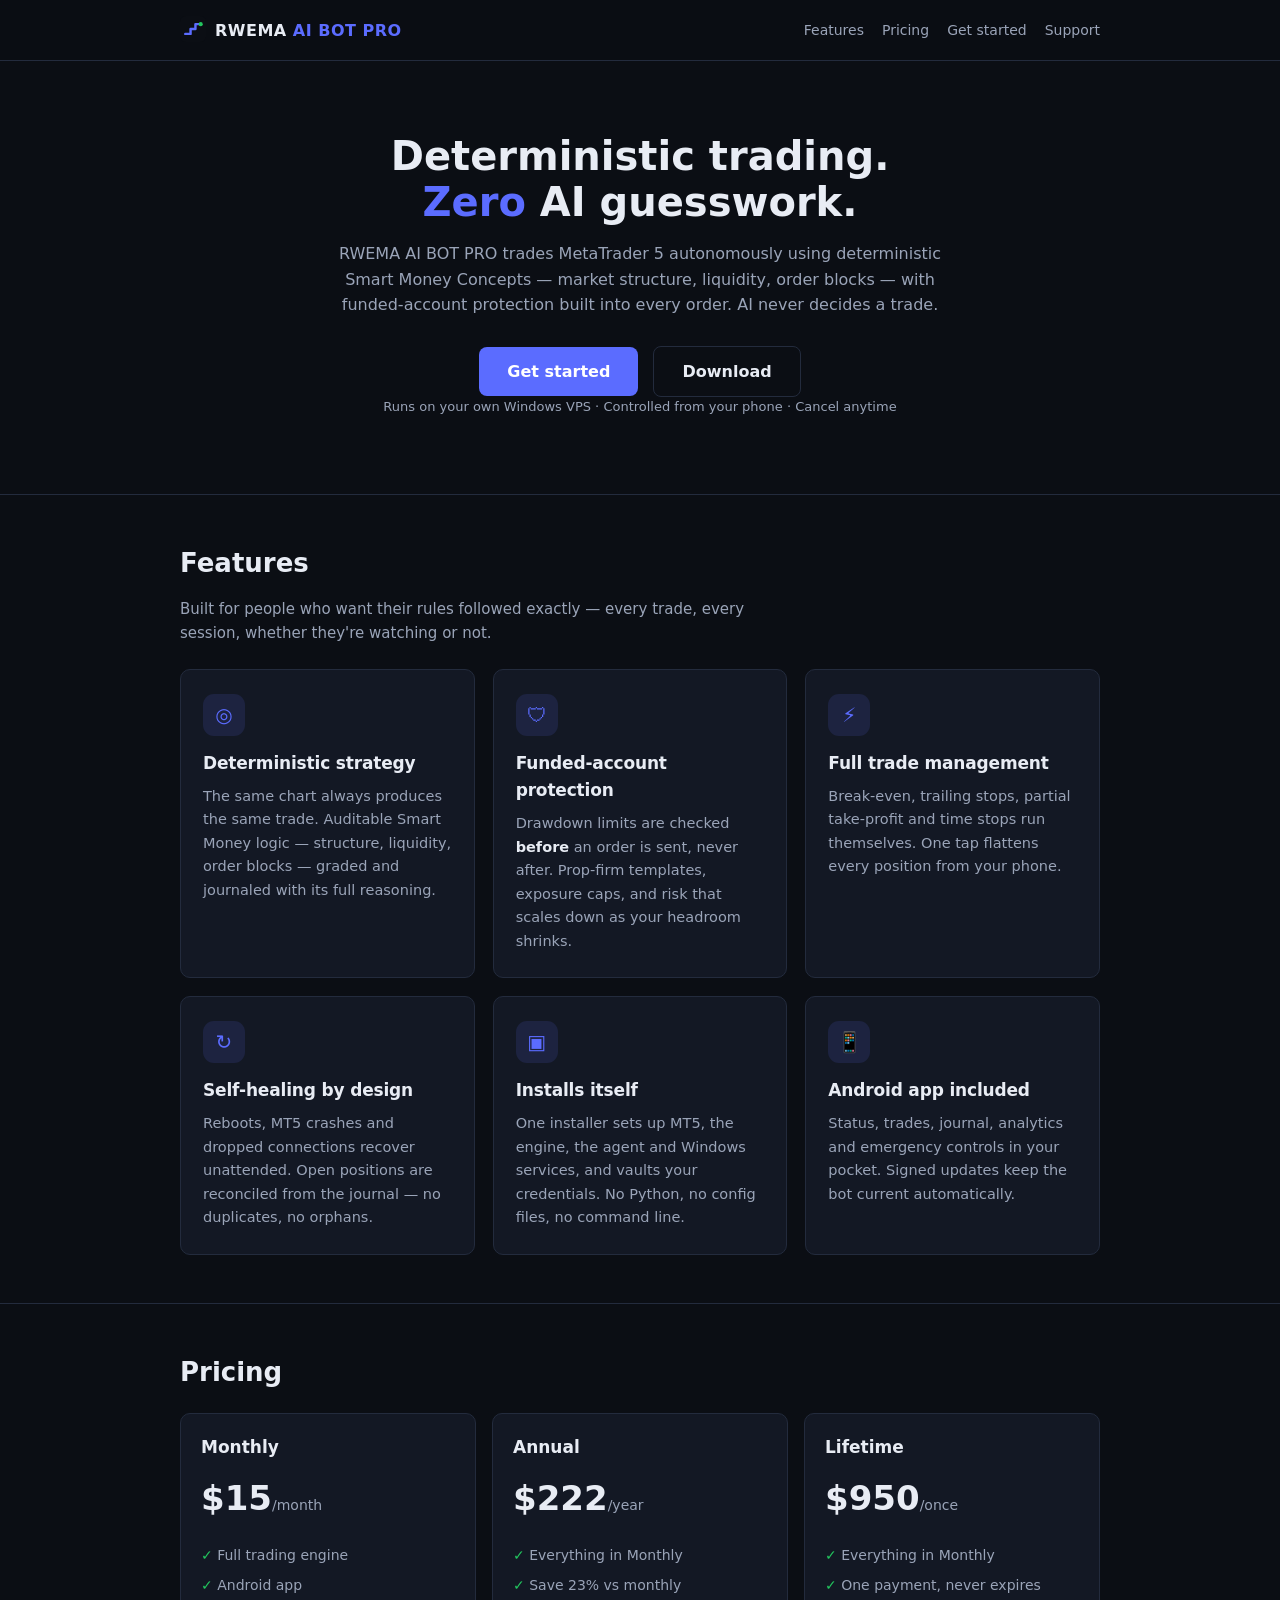
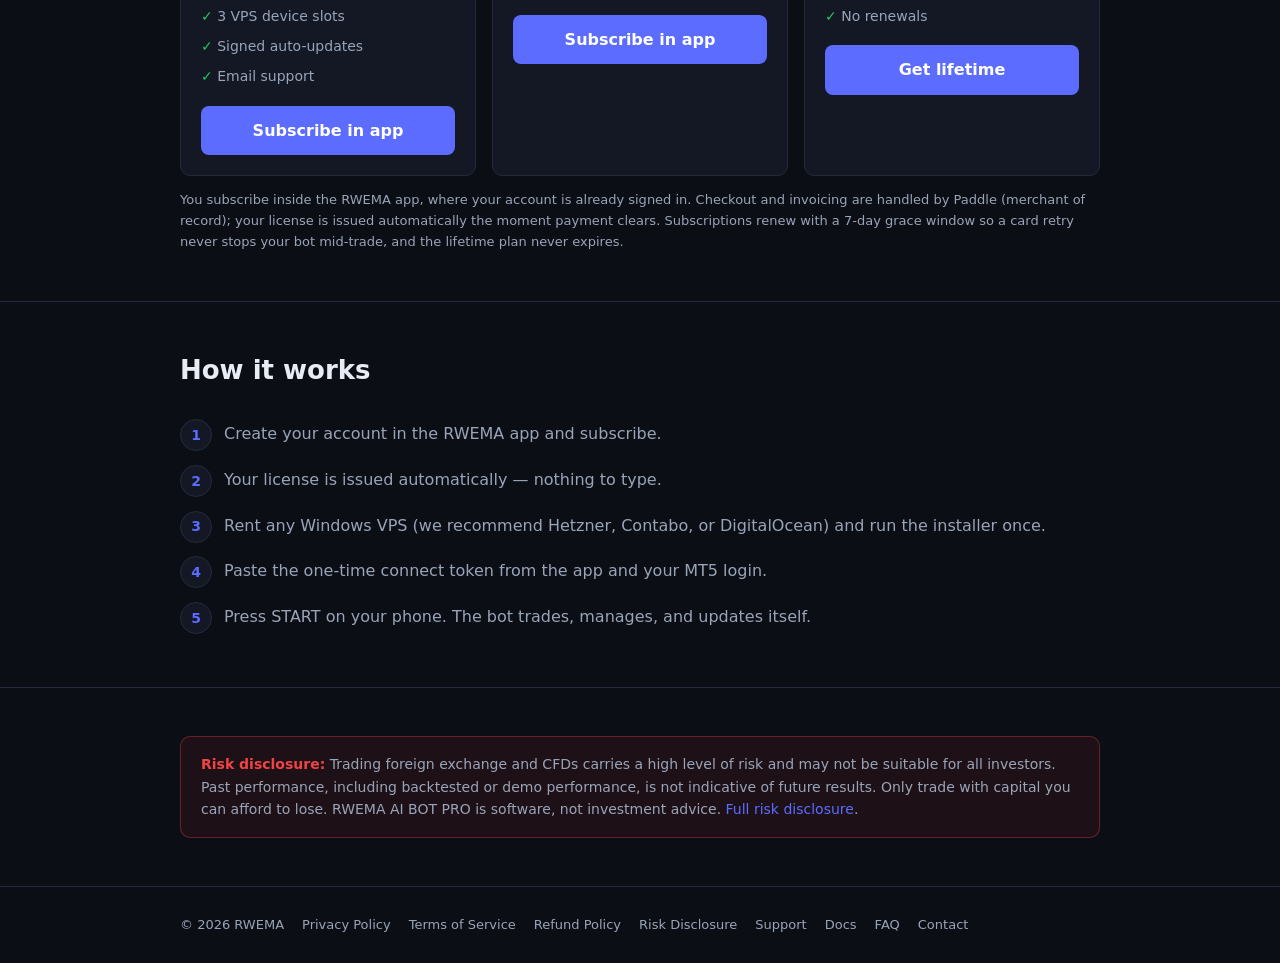
==== commit b583bf27: "Add Documentation, FAQ, Contact, Risk Disclosure pages + SEO + redirects" ====
--- a/index.html
+++ b/index.html
@@ -5,6 +5,13 @@
 <meta name="viewport" content="width=device-width, initial-scale=1, viewport-fit=cover">
 <title>RWEMA AI BOT PRO — Deterministic Smart Money Trading</title>
 <meta name="description" content="Autonomous MT5 trading with deterministic Smart Money Concepts, funded-account protection, and full mobile control. No AI trade decisions — ever.">
+<link rel="canonical" href="https://rwema.store/">
+<meta property="og:type" content="website">
+<meta property="og:title" content="RWEMA AI BOT PRO — Deterministic Smart Money Trading">
+<meta property="og:description" content="Autonomous MT5 trading with deterministic Smart Money Concepts, funded-account protection, and full mobile control. No AI trade decisions.">
+<meta property="og:url" content="https://rwema.store/">
+<meta property="og:image" content="https://rwema.store/favicon.svg">
+<meta name="twitter:card" content="summary">
 <meta name="theme-color" content="#0b0e14">
 <link rel="manifest" href="manifest.webmanifest">
 <link rel="icon" href="favicon.svg" type="image/svg+xml">
@@ -117,7 +124,7 @@
   CFDs carries a high level of risk and may not be suitable for all investors.
   Past performance, including backtested or demo performance, is not indicative
   of future results. Only trade with capital you can afford to lose. RWEMA AI
-  BOT PRO is software, not investment advice.</div>
+  BOT PRO is software, not investment advice. <a href="risk.html">Full risk disclosure</a>.</div>
 </div></section>
 
 <footer><div class="wrap">
@@ -125,8 +132,11 @@
   <a href="privacy.html">Privacy Policy</a>
   <a href="terms.html">Terms of Service</a>
   <a href="refunds.html">Refund Policy</a>
+  <a href="risk.html">Risk Disclosure</a>
   <a href="support.html">Support</a>
-  <a href="downloads.html">Get started</a>
+  <a href="documentation.html">Docs</a>
+  <a href="faq.html">FAQ</a>
+  <a href="contact.html">Contact</a>
 </div></footer>
 </body>
 </html>
